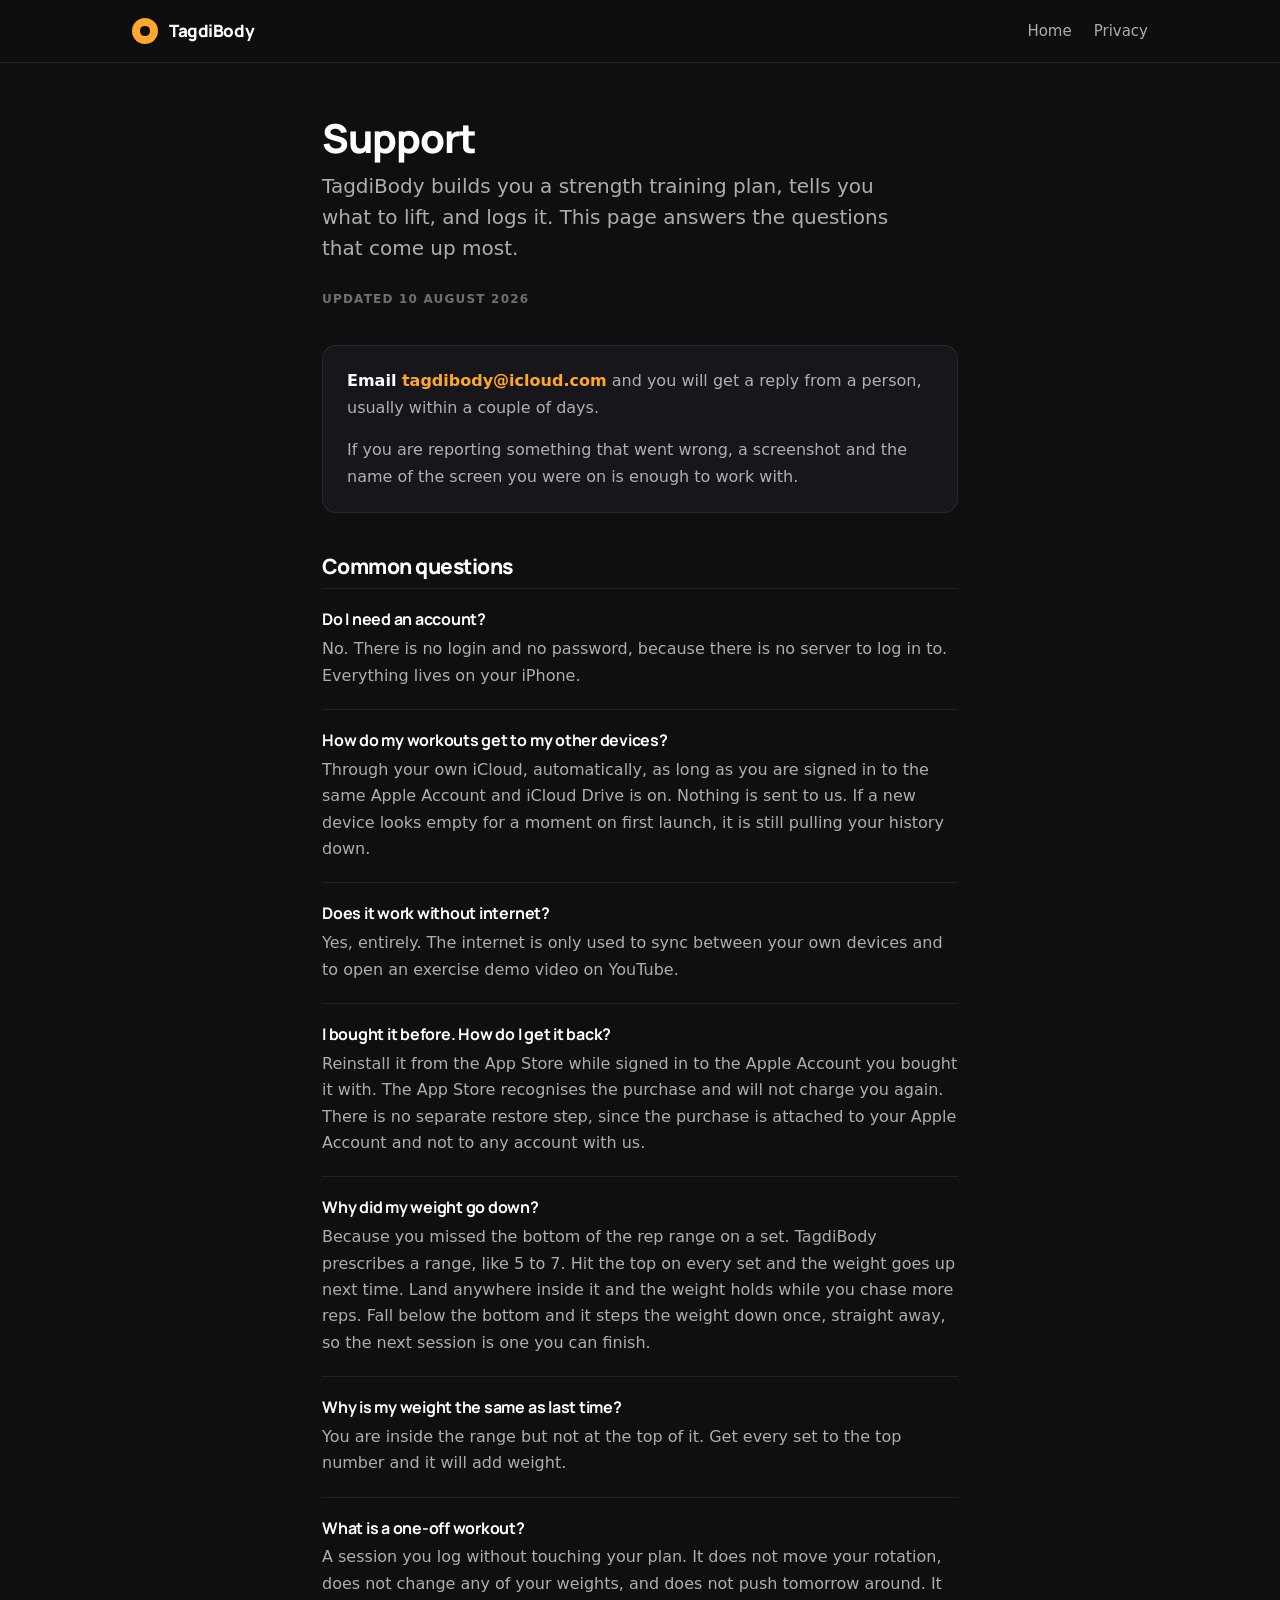
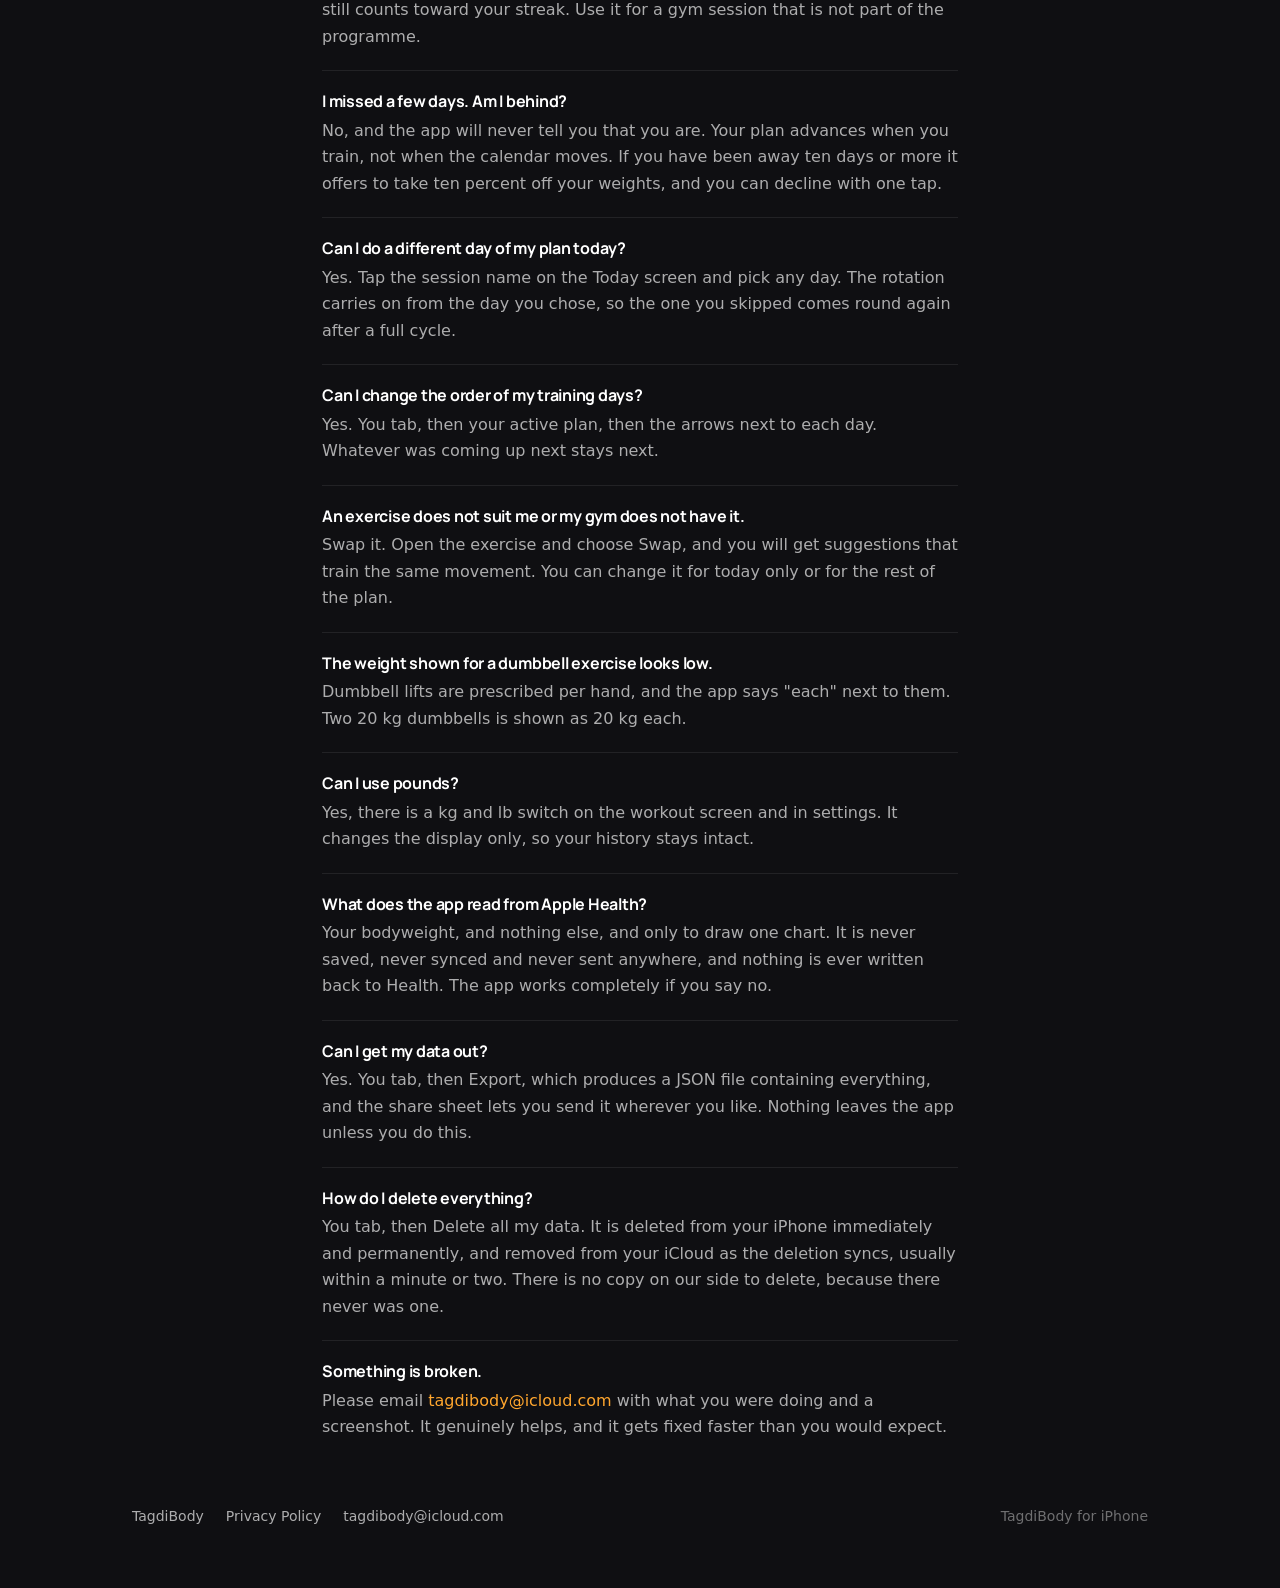
==== support/index.html @ fd8120ab "Landing page, support moved to /support/, SEO files" ====
<!doctype html>
<html lang="en">
<head>
<meta charset="utf-8">
<meta name="viewport" content="width=device-width, initial-scale=1">
<title>Support | TagdiBody</title>
<meta name="description" content="Support and answers for TagdiBody, a strength training plan and workout logger for iPhone.">
<link rel="canonical" href="https://tagdibody.com/support/">
<meta name="theme-color" content="#0F0F12">
<link rel="icon" href="/assets/favicon.svg" type="image/svg+xml">
<link rel="icon" href="/assets/favicon-32.png" sizes="32x32">
<link rel="apple-touch-icon" href="/assets/apple-touch-icon.png">
<link rel="preload" href="/assets/manrope-subset.woff2" as="font" type="font/woff2" crossorigin>
<link rel="stylesheet" href="/style.css">
</head>
<body>
<a class="skip" href="#main">Skip to content</a>

<header class="site-head">
  <div class="wrap">
    <a class="wordmark" href="/"><span class="plate" aria-hidden="true"></span> TagdiBody</a>
    <nav aria-label="Main">
      <a href="/">Home</a>
      <a href="/privacy.html">Privacy</a>
    </nav>
  </div>
</header>

<main id="main" class="wrap prose page-top">

<h1>Support</h1>
<p class="lede">TagdiBody builds you a strength training plan, tells you what to lift, and logs it. This page answers the questions that come up most.</p>
<p class="updated">Updated 10 August 2026</p>

<div class="panel">
  <p><strong>Email <a href="mailto:tagdibody@icloud.com">tagdibody@icloud.com</a></strong> and you will get a reply from a person, usually within a couple of days.</p>
  <p>If you are reporting something that went wrong, a screenshot and the name of the screen you were on is enough to work with.</p>
</div>

<h2>Common questions</h2>

<div class="faq">
  <h3>Do I need an account?</h3>
  <p>No. There is no login and no password, because there is no server to log in to. Everything lives on your iPhone.</p>
</div>

<div class="faq">
  <h3>How do my workouts get to my other devices?</h3>
  <p>Through your own iCloud, automatically, as long as you are signed in to the same Apple Account and iCloud Drive is on. Nothing is sent to us. If a new device looks empty for a moment on first launch, it is still pulling your history down.</p>
</div>

<div class="faq">
  <h3>Does it work without internet?</h3>
  <p>Yes, entirely. The internet is only used to sync between your own devices and to open an exercise demo video on YouTube.</p>
</div>

<div class="faq">
  <h3>I bought it before. How do I get it back?</h3>
  <p>Reinstall it from the App Store while signed in to the Apple Account you bought it with. The App Store recognises the purchase and will not charge you again. There is no separate restore step, since the purchase is attached to your Apple Account and not to any account with us.</p>
</div>

<div class="faq">
  <h3>Why did my weight go down?</h3>
  <p>Because you missed the bottom of the rep range on a set. TagdiBody prescribes a range, like 5 to 7. Hit the top on every set and the weight goes up next time. Land anywhere inside it and the weight holds while you chase more reps. Fall below the bottom and it steps the weight down once, straight away, so the next session is one you can finish.</p>
</div>

<div class="faq">
  <h3>Why is my weight the same as last time?</h3>
  <p>You are inside the range but not at the top of it. Get every set to the top number and it will add weight.</p>
</div>

<div class="faq">
  <h3>What is a one-off workout?</h3>
  <p>A session you log without touching your plan. It does not move your rotation, does not change any of your weights, and does not push tomorrow around. It still counts toward your streak. Use it for a gym session that is not part of the programme.</p>
</div>

<div class="faq">
  <h3>I missed a few days. Am I behind?</h3>
  <p>No, and the app will never tell you that you are. Your plan advances when you train, not when the calendar moves. If you have been away ten days or more it offers to take ten percent off your weights, and you can decline with one tap.</p>
</div>

<div class="faq">
  <h3>Can I do a different day of my plan today?</h3>
  <p>Yes. Tap the session name on the Today screen and pick any day. The rotation carries on from the day you chose, so the one you skipped comes round again after a full cycle.</p>
</div>

<div class="faq">
  <h3>Can I change the order of my training days?</h3>
  <p>Yes. You tab, then your active plan, then the arrows next to each day. Whatever was coming up next stays next.</p>
</div>

<div class="faq">
  <h3>An exercise does not suit me or my gym does not have it.</h3>
  <p>Swap it. Open the exercise and choose Swap, and you will get suggestions that train the same movement. You can change it for today only or for the rest of the plan.</p>
</div>

<div class="faq">
  <h3>The weight shown for a dumbbell exercise looks low.</h3>
  <p>Dumbbell lifts are prescribed per hand, and the app says "each" next to them. Two 20 kg dumbbells is shown as 20 kg each.</p>
</div>

<div class="faq">
  <h3>Can I use pounds?</h3>
  <p>Yes, there is a kg and lb switch on the workout screen and in settings. It changes the display only, so your history stays intact.</p>
</div>

<div class="faq">
  <h3>What does the app read from Apple Health?</h3>
  <p>Your bodyweight, and nothing else, and only to draw one chart. It is never saved, never synced and never sent anywhere, and nothing is ever written back to Health. The app works completely if you say no.</p>
</div>

<div class="faq">
  <h3>Can I get my data out?</h3>
  <p>Yes. You tab, then Export, which produces a JSON file containing everything, and the share sheet lets you send it wherever you like. Nothing leaves the app unless you do this.</p>
</div>

<div class="faq">
  <h3>How do I delete everything?</h3>
  <p>You tab, then Delete all my data. It is deleted from your iPhone immediately and permanently, and removed from your iCloud as the deletion syncs, usually within a minute or two. There is no copy on our side to delete, because there never was one.</p>
</div>

<div class="faq">
  <h3>Something is broken.</h3>
  <p>Please email <a href="mailto:tagdibody@icloud.com">tagdibody@icloud.com</a> with what you were doing and a screenshot. It genuinely helps, and it gets fixed faster than you would expect.</p>
</div>

</main>

<footer class="site-foot">
  <div class="wrap">
  <a href="/">TagdiBody</a>
  <a href="/privacy.html">Privacy Policy</a>
  <a href="mailto:tagdibody@icloud.com">tagdibody@icloud.com</a>
  <span class="spacer">TagdiBody for iPhone</span>
  </div>
</footer>

</body>
</html>
---- style.css ----
/* tagdibody.com
   The app's own tokens, so the site reads as part of the product rather
   than a generic template. Zero third-party requests: no font CDN, no
   analytics, no framework. The only network cost beyond HTML and CSS is
   the images, which is what keeps the page fast without any tuning. */

@font-face {
  font-family: "Manrope";
  /* Subset of the app's own vendored Manrope (Latin plus punctuation),
     21 KB instead of 165 KB. Variable, so one file covers every weight;
     `wght` is set through font-variation-settings because font-weight
     alone does not reach inside a variable font. */
  src: url("assets/manrope-subset.woff2") format("woff2-variations");
  font-weight: 200 800;
  font-display: swap;
}

:root {
  --ground: #0F0F12;
  --ground-2: #131317;
  --card: #17171B;
  --line: rgba(255, 255, 255, .08);
  --line-2: rgba(255, 255, 255, .14);
  --ink: #FFFFFF;
  --ink-2: rgba(255, 255, 255, .66);
  --ink-3: rgba(255, 255, 255, .40);
  --accent: #FFA62E;
  --accent-soft: rgba(255, 166, 46, .12);
  --ui: ui-sans-serif, -apple-system, "Segoe UI", system-ui, sans-serif;
  --display: "Manrope", ui-rounded, ui-sans-serif, -apple-system, system-ui, sans-serif;
  --pad: 22px;
  --radius: 16px;
}

* { box-sizing: border-box; }

html { scroll-behavior: smooth; }
@media (prefers-reduced-motion: reduce) {
  html { scroll-behavior: auto; }
  * { animation: none !important; transition: none !important; }
}

body {
  margin: 0;
  background: var(--ground);
  color: var(--ink);
  font-family: var(--ui);
  font-size: 16px;
  line-height: 1.65;
  -webkit-font-smoothing: antialiased;
  text-rendering: optimizeLegibility;
}

img { max-width: 100%; height: auto; display: block; }

a { color: var(--accent); text-decoration: none; }
a:hover { text-decoration: underline; }
a:focus-visible,
button:focus-visible {
  outline: 2px solid var(--accent);
  outline-offset: 3px;
  border-radius: 4px;
}

.skip {
  position: absolute;
  left: -9999px;
  top: 0;
  background: var(--accent);
  color: var(--ground);
  padding: 10px 16px;
  font-weight: 700;
  z-index: 10;
}
.skip:focus { left: 8px; top: 8px; }

.wrap {
  max-width: 1060px;
  margin: 0 auto;
  padding: 0 var(--pad);
}

/* Narrow measure for the prose pages (support, privacy). */
.wrap.prose { max-width: 680px; }

/* ---------- Type ---------- */

h1, h2, h3, .wordmark, .stat-n, .cta {
  font-family: var(--display);
  letter-spacing: -.025em;
}

h1 {
  font-size: clamp(38px, 6.4vw, 62px);
  line-height: 1.04;
  margin: 0 0 18px;
  font-variation-settings: "wght" 800;
  text-wrap: balance;
}

h2 {
  font-size: clamp(26px, 3.6vw, 36px);
  line-height: 1.12;
  margin: 0 0 14px;
  font-variation-settings: "wght" 800;
  text-wrap: balance;
}

h3 {
  font-size: 19px;
  line-height: 1.3;
  margin: 0 0 8px;
  font-variation-settings: "wght" 700;
  letter-spacing: -.015em;
}

p { margin: 0 0 16px; color: var(--ink-2); }
li { color: var(--ink-2); }
strong { color: var(--ink); font-weight: 600; }

.lede {
  font-size: clamp(17px, 2.1vw, 20px);
  line-height: 1.55;
  color: var(--ink-2);
  margin: 0 0 26px;
  max-width: 46ch;
}

.eyebrow {
  font-size: 12px;
  font-weight: 700;
  letter-spacing: .12em;
  text-transform: uppercase;
  color: var(--accent);
  margin: 0 0 12px;
}

/* ---------- Header ---------- */

.site-head {
  position: sticky;
  top: 0;
  z-index: 5;
  background: rgba(15, 15, 18, .86);
  backdrop-filter: saturate(140%) blur(12px);
  border-bottom: 1px solid var(--line);
}

.site-head .wrap {
  display: flex;
  align-items: center;
  gap: 14px;
  height: 62px;
}

.wordmark {
  display: flex;
  align-items: center;
  gap: 11px;
  color: var(--ink);
  font-size: 17px;
  font-variation-settings: "wght" 800;
}
.wordmark:hover { text-decoration: none; }

.plate {
  width: 26px;
  height: 26px;
  border-radius: 50%;
  background: var(--accent);
  position: relative;
  flex: none;
}
.plate::after {
  content: "";
  position: absolute;
  inset: 32%;
  border-radius: 50%;
  background: var(--ground);
}

.site-head nav {
  margin-left: auto;
  display: flex;
  align-items: center;
  gap: 22px;
  font-size: 15px;
}
.site-head nav a { color: var(--ink-2); }
.site-head nav a:hover { color: var(--ink); text-decoration: none; }

@media (max-width: 600px) {
  .site-head nav { gap: 16px; font-size: 14px; }
  .site-head .nav-hide { display: none; }
}

/* ---------- Buttons ---------- */

.cta {
  display: inline-flex;
  align-items: center;
  justify-content: center;
  gap: 10px;
  background: var(--accent);
  color: #14140F;
  font-size: 17px;
  font-variation-settings: "wght" 800;
  letter-spacing: -.01em;
  padding: 15px 26px;
  border-radius: 13px;
  border: 0;
  text-align: center;
}
.cta:hover { text-decoration: none; filter: brightness(1.06); }

.cta.ghost {
  background: transparent;
  color: var(--ink);
  border: 1px solid var(--line-2);
}

.cta-note {
  font-size: 14px;
  color: var(--ink-3);
  margin: 12px 0 0;
}

/* Pre-launch: the App Store link does not exist yet. One class on <body>
   swaps every call to action between the two states, so going live is a
   single edit rather than a hunt through the page. */
.live-only { display: none; }
body:not(.prelaunch) .live-only { display: inline-flex; }
body:not(.prelaunch) .soon-only { display: none; }

/* ---------- Hero ---------- */

.hero {
  padding: clamp(46px, 8vw, 92px) 0 clamp(40px, 6vw, 74px);
  position: relative;
  overflow: hidden;
}

.hero::before {
  content: "";
  position: absolute;
  width: 760px;
  height: 760px;
  right: -180px;
  top: -320px;
  background: radial-gradient(circle, rgba(255, 166, 46, .13), transparent 62%);
  pointer-events: none;
}

.hero .wrap {
  display: grid;
  grid-template-columns: 1.05fr .95fr;
  gap: clamp(28px, 5vw, 64px);
  align-items: center;
  position: relative;
}

@media (max-width: 800px) {
  .hero .wrap { grid-template-columns: 1fr; }
  .hero .shot { justify-self: center; }
}

.hero-actions {
  display: flex;
  flex-wrap: wrap;
  gap: 12px;
  align-items: center;
}

/* ---------- Phone shots ---------- */

.shot {
  border-radius: 30px;
  border: 1px solid var(--line-2);
  overflow: hidden;
  background: var(--ground-2);
  box-shadow: 0 30px 70px rgba(0, 0, 0, .5);
  width: 280px;
  max-width: 100%;
}
.shot img { width: 100%; }

/* ---------- Value strip ---------- */

.strip {
  border-top: 1px solid var(--line);
  border-bottom: 1px solid var(--line);
  background: var(--ground-2);
}

.strip .wrap {
  display: grid;
  grid-template-columns: repeat(4, 1fr);
  gap: 24px;
  padding-top: 30px;
  padding-bottom: 30px;
}

@media (max-width: 720px) {
  .strip .wrap { grid-template-columns: repeat(2, 1fr); gap: 22px; }
}

.stat-n {
  display: block;
  font-size: 25px;
  font-variation-settings: "wght" 800;
  color: var(--ink);
  line-height: 1.2;
}
.stat-l {
  display: block;
  font-size: 14px;
  color: var(--ink-3);
  margin-top: 2px;
}

/* ---------- Feature rows ---------- */

.feature {
  padding: clamp(52px, 8vw, 96px) 0;
  border-bottom: 1px solid var(--line);
}

.feature .wrap {
  display: grid;
  grid-template-columns: 1fr 300px;
  gap: clamp(28px, 6vw, 72px);
  align-items: center;
}

.feature.flip .wrap { grid-template-columns: 300px 1fr; }
.feature.flip .copy { order: 2; }
.feature.flip .shot { order: 1; }

@media (max-width: 800px) {
  .feature .wrap,
  .feature.flip .wrap { grid-template-columns: 1fr; }
  .feature .shot,
  .feature.flip .shot { order: 2; justify-self: center; }
  .feature.flip .copy { order: 1; }
}

.copy p:last-child { margin-bottom: 0; }

.ticks { list-style: none; margin: 0; padding: 0; }
.ticks li {
  position: relative;
  padding-left: 26px;
  margin-bottom: 9px;
}
.ticks li::before {
  content: "";
  position: absolute;
  left: 4px;
  top: .62em;
  width: 9px;
  height: 9px;
  border-radius: 50%;
  background: var(--accent);
}

/* ---------- Steps ---------- */

.steps {
  display: grid;
  grid-template-columns: repeat(3, 1fr);
  gap: 18px;
  margin-top: 34px;
  padding: 0;
  list-style: none;
  counter-reset: step;
}
@media (max-width: 760px) { .steps { grid-template-columns: 1fr; } }

.steps li {
  background: var(--card);
  border: 1px solid var(--line);
  border-radius: var(--radius);
  padding: 22px;
  counter-increment: step;
}
.steps li::before {
  content: counter(step);
  display: grid;
  place-items: center;
  width: 30px;
  height: 30px;
  border-radius: 50%;
  background: var(--accent-soft);
  color: var(--accent);
  font-family: var(--display);
  font-variation-settings: "wght" 800;
  font-size: 15px;
  margin-bottom: 12px;
}
.steps h3 { margin-bottom: 6px; }
.steps p { margin: 0; font-size: 15px; }

/* ---------- Grid of small features ---------- */

.section { padding: clamp(52px, 8vw, 96px) 0; border-bottom: 1px solid var(--line); }
.section-head { max-width: 46ch; margin-bottom: 8px; }

.cards {
  display: grid;
  grid-template-columns: repeat(3, 1fr);
  gap: 18px;
  margin-top: 34px;
}
@media (max-width: 860px) { .cards { grid-template-columns: repeat(2, 1fr); } }
@media (max-width: 560px) { .cards { grid-template-columns: 1fr; } }

.card {
  background: var(--card);
  border: 1px solid var(--line);
  border-radius: var(--radius);
  padding: 22px;
}
.card h3 { margin-bottom: 6px; }
.card p { margin: 0; font-size: 15px; }

/* ---------- Price ---------- */

.price-card {
  background: var(--card);
  border: 1px solid var(--line-2);
  border-radius: 22px;
  padding: clamp(28px, 5vw, 46px);
  text-align: center;
  max-width: 620px;
  margin: 0 auto;
}
.price-n {
  font-family: var(--display);
  font-variation-settings: "wght" 800;
  font-size: clamp(46px, 8vw, 68px);
  line-height: 1;
  letter-spacing: -.03em;
  display: block;
  margin-bottom: 6px;
}
.price-card .lede { margin: 0 auto 22px; }
.price-list {
  list-style: none;
  padding: 0;
  margin: 24px 0 0;
  display: flex;
  flex-wrap: wrap;
  gap: 8px 20px;
  justify-content: center;
  font-size: 15px;
  color: var(--ink-3);
}

/* ---------- FAQ ---------- */

.faq-item {
  border-top: 1px solid var(--line);
  padding: 20px 0;
}
.faq-item:last-child { border-bottom: 1px solid var(--line); }
.faq-item h3 { color: var(--ink); }
.faq-item p:last-child { margin-bottom: 0; }

/* ---------- Footer ---------- */

.site-foot {
  padding: 44px 0 60px;
  color: var(--ink-3);
  font-size: 14px;
}
.site-foot .wrap {
  display: flex;
  flex-wrap: wrap;
  gap: 10px 22px;
  align-items: center;
}
.site-foot .spacer { margin-left: auto; }
.site-foot a { color: var(--ink-2); }

/* ---------- Prose pages ---------- */

.prose h1 { font-size: clamp(30px, 5vw, 40px); margin-bottom: 12px; }
.prose h2 { font-size: 21px; margin: 42px 0 10px; }
.prose h3 { font-size: 16px; margin: 26px 0 6px; }
.prose ul { margin: 0 0 16px; padding-left: 20px; }
.prose li { margin-bottom: 7px; }

.page-top { padding-top: 54px; }

.updated {
  font-size: 12px;
  font-weight: 700;
  letter-spacing: .1em;
  text-transform: uppercase;
  color: var(--ink-3);
  margin: 0 0 36px;
}

.panel {
  background: var(--card);
  border: 1px solid var(--line);
  border-radius: 14px;
  padding: 22px 24px;
  margin: 0 0 34px;
}
.panel p:last-child { margin: 0; }

.faq {
  border-top: 1px solid var(--line);
  padding: 20px 0 4px;
}
.faq h3 { margin-top: 0; color: var(--ink); }
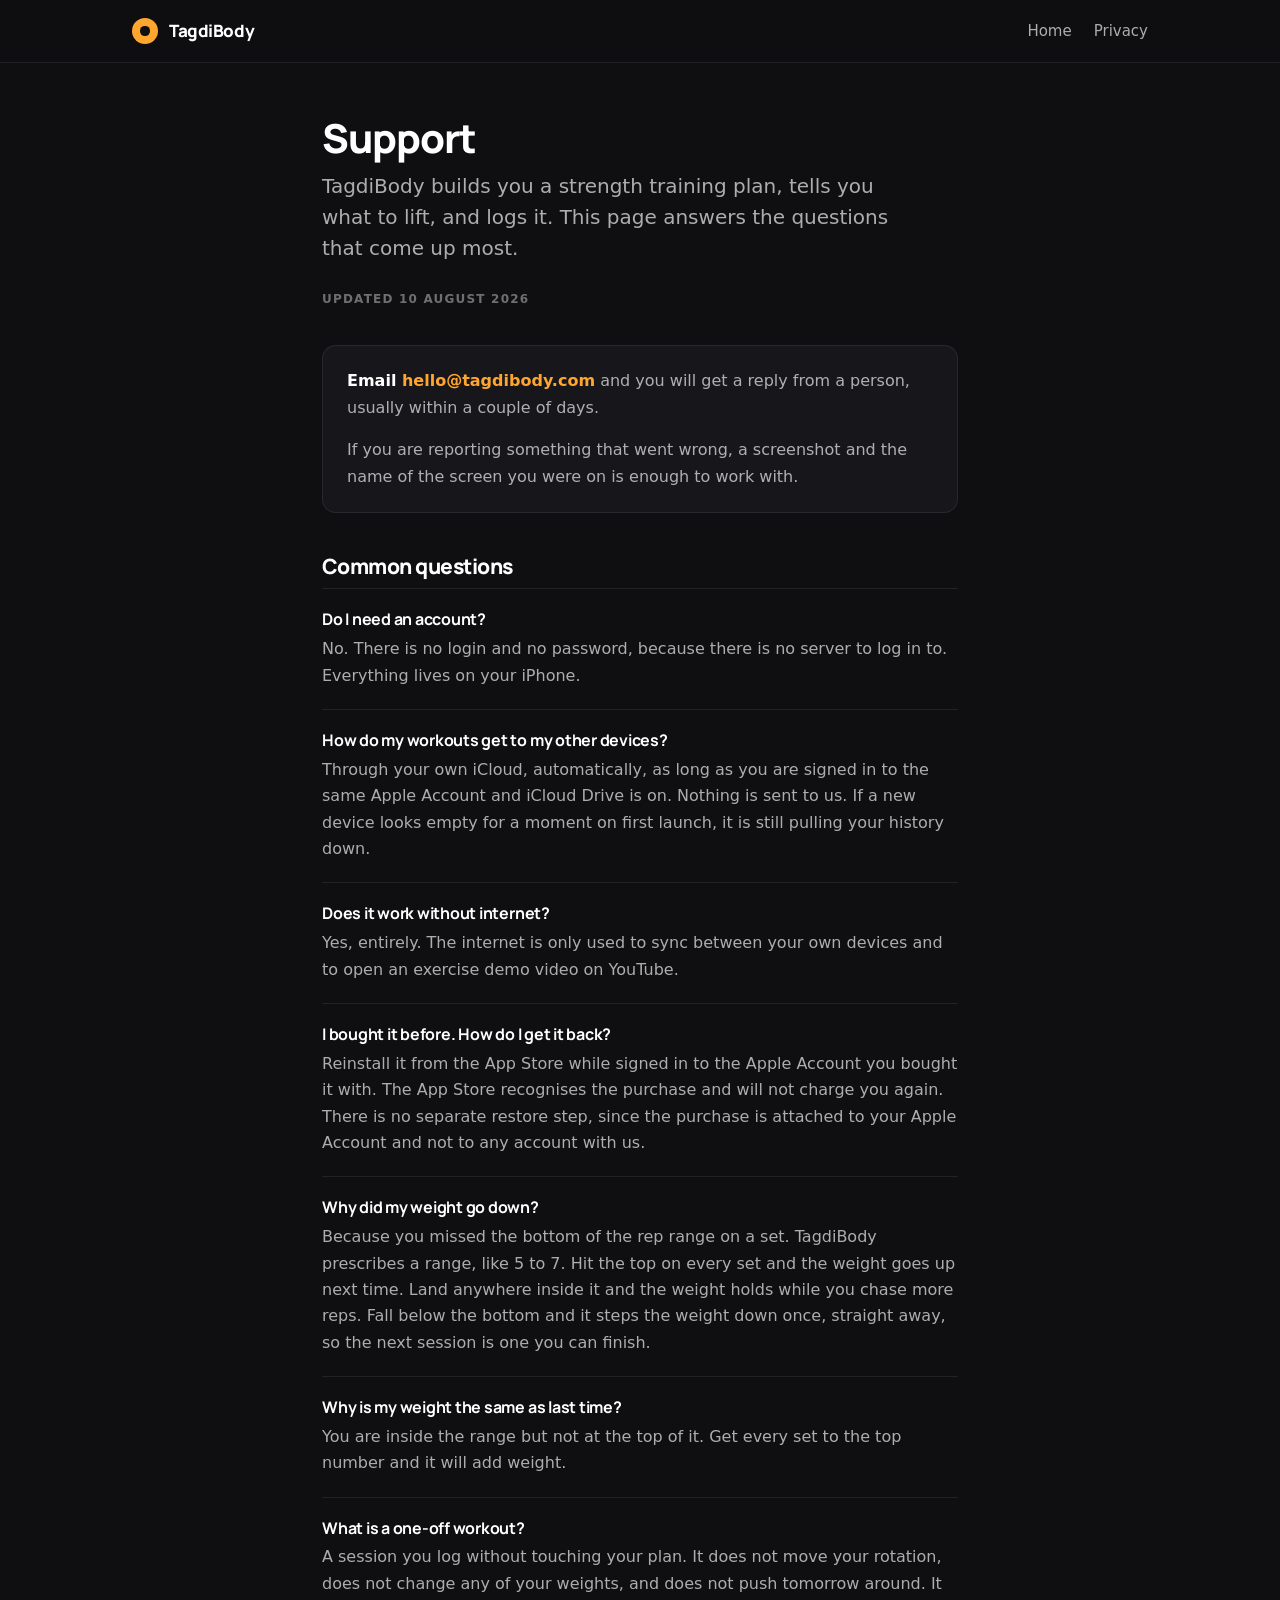
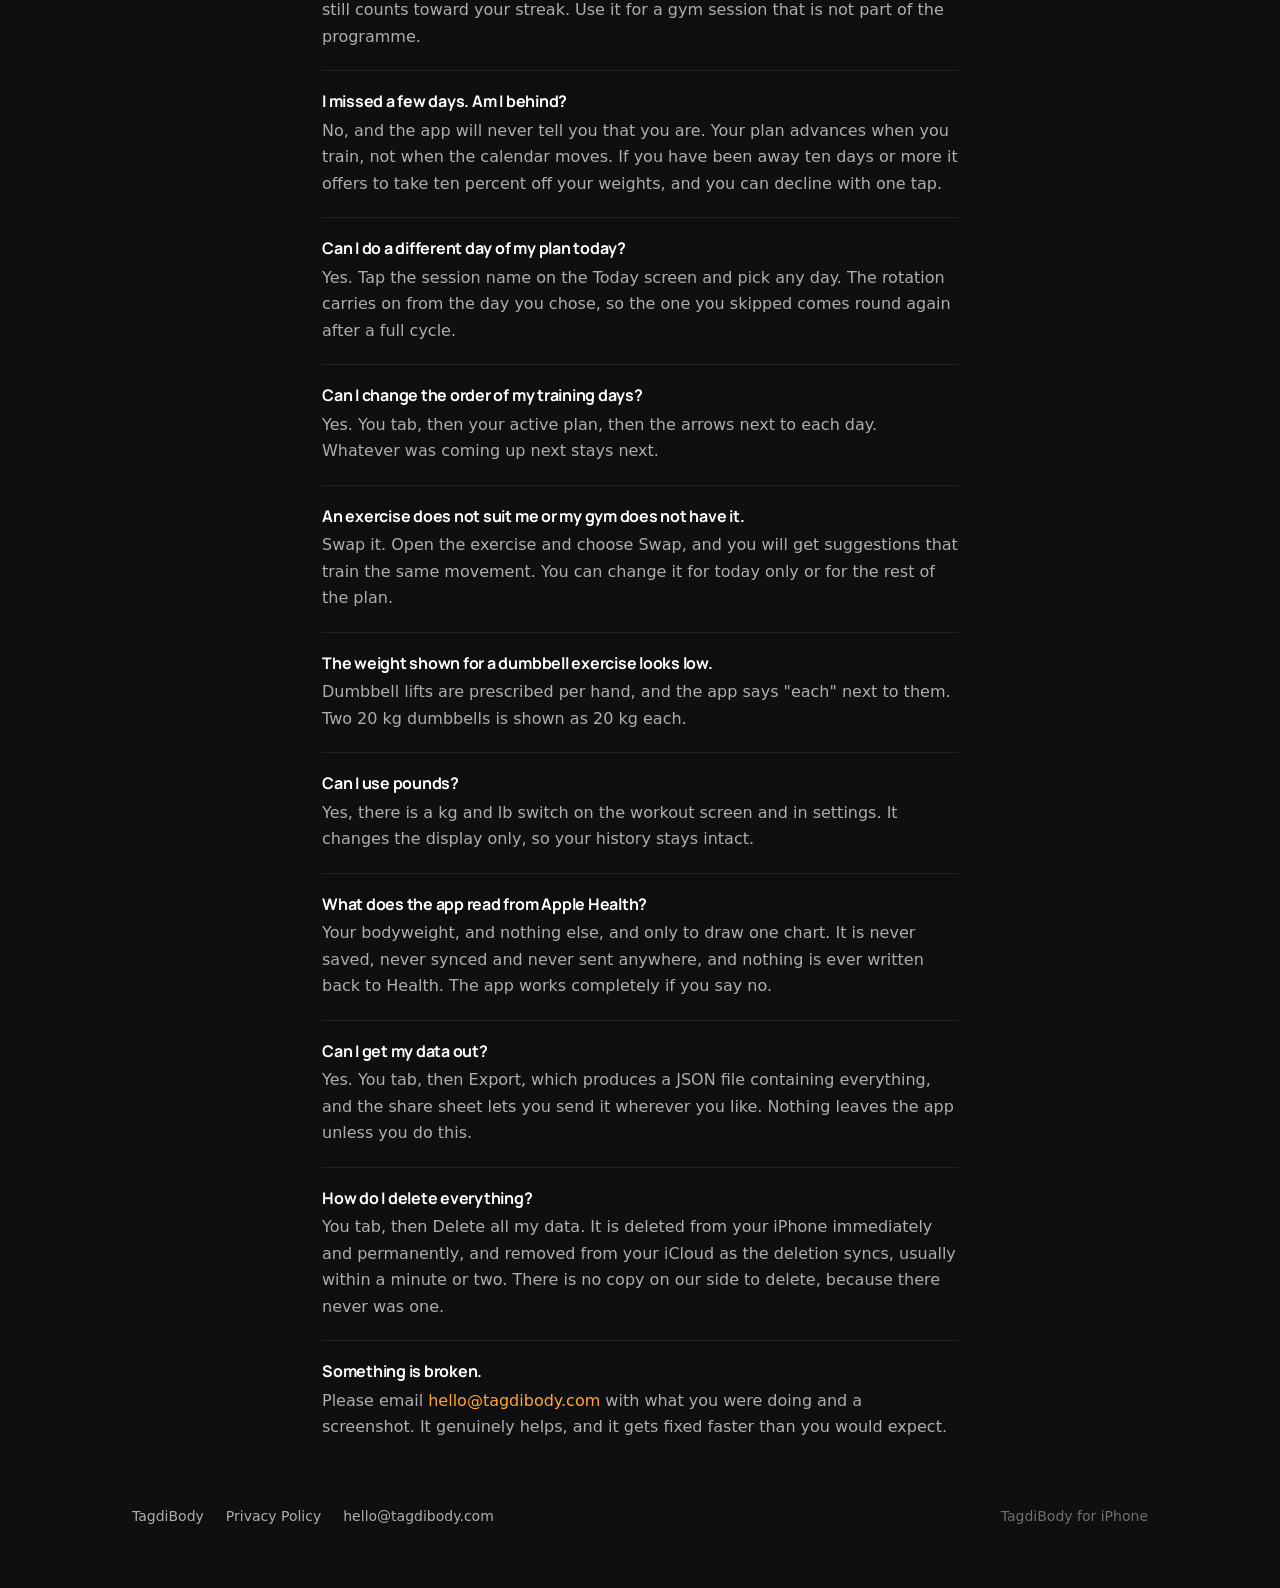
==== commit 4bd25a4a: "Support address moves to hello@tagdibody.com" ====
--- a/support/index.html
+++ b/support/index.html
@@ -33,7 +33,7 @@
 <p class="updated">Updated 10 August 2026</p>
 
 <div class="panel">
-  <p><strong>Email <a href="mailto:tagdibody@icloud.com">tagdibody@icloud.com</a></strong> and you will get a reply from a person, usually within a couple of days.</p>
+  <p><strong>Email <a href="mailto:hello@tagdibody.com">hello@tagdibody.com</a></strong> and you will get a reply from a person, usually within a couple of days.</p>
   <p>If you are reporting something that went wrong, a screenshot and the name of the screen you were on is enough to work with.</p>
 </div>
 
@@ -121,7 +121,7 @@
 
 <div class="faq">
   <h3>Something is broken.</h3>
-  <p>Please email <a href="mailto:tagdibody@icloud.com">tagdibody@icloud.com</a> with what you were doing and a screenshot. It genuinely helps, and it gets fixed faster than you would expect.</p>
+  <p>Please email <a href="mailto:hello@tagdibody.com">hello@tagdibody.com</a> with what you were doing and a screenshot. It genuinely helps, and it gets fixed faster than you would expect.</p>
 </div>
 
 </main>
@@ -130,7 +130,7 @@
   <div class="wrap">
   <a href="/">TagdiBody</a>
   <a href="/privacy.html">Privacy Policy</a>
-  <a href="mailto:tagdibody@icloud.com">tagdibody@icloud.com</a>
+  <a href="mailto:hello@tagdibody.com">hello@tagdibody.com</a>
   <span class="spacer">TagdiBody for iPhone</span>
   </div>
 </footer>
--- a/style.css
+++ b/style.css
@@ -64,15 +64,16 @@
 
 .skip {
   position: absolute;
-  left: -9999px;
-  top: 0;
+  left: 8px;
+  top: 8px;
+  transform: translateY(-300%);
   background: var(--accent);
   color: var(--ground);
   padding: 10px 16px;
   font-weight: 700;
   z-index: 10;
 }
-.skip:focus { left: 8px; top: 8px; }
+.skip:focus { transform: none; }
 
 .wrap {
   max-width: 1060px;
@@ -189,14 +190,17 @@
 .site-head nav a { color: var(--ink-2); }
 .site-head nav a:hover { color: var(--ink); text-decoration: none; }
 
+.site-head .cta.small { padding: 8px 15px; font-size: 14px; }
+
 @media (max-width: 600px) {
-  .site-head nav { gap: 16px; font-size: 14px; }
+  .site-head nav { gap: 14px; font-size: 14px; }
   .site-head .nav-hide { display: none; }
 }
 
 /* ---------- Buttons ---------- */
 
 .cta {
+  transition: transform .2s ease, filter .2s ease;
   display: inline-flex;
   align-items: center;
   justify-content: center;
@@ -211,7 +215,21 @@
   border: 0;
   text-align: center;
 }
-.cta:hover { text-decoration: none; filter: brightness(1.06); }
+.cta:hover { text-decoration: none; filter: brightness(1.06); transform: translateY(-1px); }
+
+.cta.small {
+  font-size: 15px;
+  padding: 10px 19px;
+  border-radius: 10px;
+}
+
+.mini-cta {
+  display: flex;
+  flex-wrap: wrap;
+  gap: 12px;
+  align-items: center;
+  margin-top: 24px;
+}
 
 .cta.ghost {
   background: transparent;
@@ -253,11 +271,13 @@
 
 .hero .wrap {
   display: grid;
-  grid-template-columns: 1.05fr .95fr;
-  gap: clamp(28px, 5vw, 64px);
+  grid-template-columns: 1.05fr auto;
+  gap: clamp(28px, 5vw, 60px);
   align-items: center;
   position: relative;
 }
+
+.hero .shot { width: 306px; margin-right: clamp(0px, 2vw, 28px); }
 
 @media (max-width: 800px) {
   .hero .wrap { grid-template-columns: 1fr; }
@@ -270,6 +290,39 @@
   gap: 12px;
   align-items: center;
 }
+
+/* ---------- Motion ----------
+   Entrance keyframes for the hero, scroll reveals for everything below
+   the fold. The .js gate matters: reveal targets start hidden ONLY when
+   the class is set by script, so with JS off (or a crawler that does not
+   run it) every element renders visible. */
+
+@keyframes rise {
+  from { opacity: 0; transform: translateY(22px); }
+  to { opacity: 1; transform: none; }
+}
+
+@keyframes float {
+  0%, 100% { transform: translateY(0); }
+  50% { transform: translateY(-9px); }
+}
+
+.hero .copy > * { animation: rise .65s cubic-bezier(.2, .7, .2, 1) backwards; }
+.hero .copy > :nth-child(1) { animation-delay: .05s; }
+.hero .copy > :nth-child(2) { animation-delay: .13s; }
+.hero .copy > :nth-child(3) { animation-delay: .21s; }
+.hero .copy > :nth-child(4) { animation-delay: .29s; }
+.hero .shot {
+  animation: rise .75s cubic-bezier(.2, .7, .2, 1) .2s backwards,
+             float 7s ease-in-out 1.6s infinite;
+}
+
+.js .reveal {
+  opacity: 0;
+  transform: translateY(18px);
+  transition: opacity .55s ease, transform .55s cubic-bezier(.2, .7, .2, 1);
+}
+.js .reveal.in { opacity: 1; transform: none; }
 
 /* ---------- Phone shots ---------- */
 
@@ -331,6 +384,10 @@
   gap: clamp(28px, 6vw, 72px);
   align-items: center;
 }
+
+.feature .shot { transform: rotate(-1.8deg); transition: transform .45s ease; }
+.feature.flip .shot { transform: rotate(1.8deg); }
+.feature .shot:hover { transform: rotate(0); }
 
 .feature.flip .wrap { grid-template-columns: 300px 1fr; }
 .feature.flip .copy { order: 2; }
@@ -382,7 +439,9 @@
   border-radius: var(--radius);
   padding: 22px;
   counter-increment: step;
-}
+  transition: transform .25s ease, border-color .25s ease;
+}
+.steps li:hover { transform: translateY(-4px); border-color: rgba(255, 166, 46, .35); }
 .steps li::before {
   content: counter(step);
   display: grid;
@@ -419,7 +478,9 @@
   border: 1px solid var(--line);
   border-radius: var(--radius);
   padding: 22px;
-}
+  transition: transform .25s ease, border-color .25s ease;
+}
+.card:hover { transform: translateY(-4px); border-color: rgba(255, 166, 46, .35); }
 .card h3 { margin-bottom: 6px; }
 .card p { margin: 0; font-size: 15px; }
 
@@ -456,6 +517,88 @@
   color: var(--ink-3);
 }
 
+.actions-center { justify-content: center; }
+
+/* Scan-to-install. Desktop only (a phone taps the button instead) and
+   live only (the QR encodes the App Store URL). */
+.qr-box {
+  display: none;
+  flex-direction: column;
+  align-items: center;
+  gap: 10px;
+  margin-top: 26px;
+}
+@media (min-width: 800px) {
+  body:not(.prelaunch) .qr-box { display: flex; }
+}
+.qr-box .qr {
+  width: 132px;
+  height: 132px;
+  background: #FFFFFF;
+  border-radius: 14px;
+  padding: 10px;
+}
+.qr-box .qr svg, .qr-box .qr img { width: 100%; height: 100%; display: block; }
+.qr-box span { font-size: 13px; color: var(--ink-3); }
+
+/* Pre-launch blocks (the waitlist form) follow the same switch as the
+   inline CTAs, at block display. */
+body:not(.prelaunch) .soon-block { display: none; }
+
+.waitlist {
+  max-width: 420px;
+  margin: 6px auto 0;
+  display: flex;
+  flex-direction: column;
+  gap: 14px;
+  text-align: left;
+}
+.waitlist .field span {
+  display: block;
+  font-size: 13px;
+  font-weight: 600;
+  color: var(--ink-3);
+  margin-bottom: 6px;
+}
+.waitlist input {
+  width: 100%;
+  background: var(--card);
+  border: 1px solid var(--line-2);
+  border-radius: 12px;
+  color: var(--ink);
+  font-size: 16px;
+  font-family: var(--ui);
+  padding: 13px 15px;
+}
+.waitlist input::placeholder { color: var(--ink-3); }
+.waitlist input:focus-visible {
+  outline: 2px solid var(--accent);
+  outline-offset: 1px;
+  border-color: transparent;
+}
+.waitlist .cta { width: 100%; }
+.waitlist .cta:disabled { opacity: .6; }
+.waitlist .hp {
+  position: absolute;
+  width: 1px;
+  height: 1px;
+  opacity: 0;
+  pointer-events: none;
+}
+.form-status { font-size: 14px; color: var(--ink-2); margin: 0; min-height: 1em; }
+.form-done {
+  font-size: 17px;
+  font-weight: 600;
+  color: var(--ink);
+  text-align: center;
+  padding: 18px 0;
+}
+.waitlist .cta-note { text-align: center; }
+
+.closing { padding: clamp(60px, 9vw, 108px) 0; text-align: center; }
+.closing .wrap { max-width: 700px; }
+.closing .lede { margin-left: auto; margin-right: auto; }
+
 /* ---------- FAQ ---------- */
 
 .faq-item {
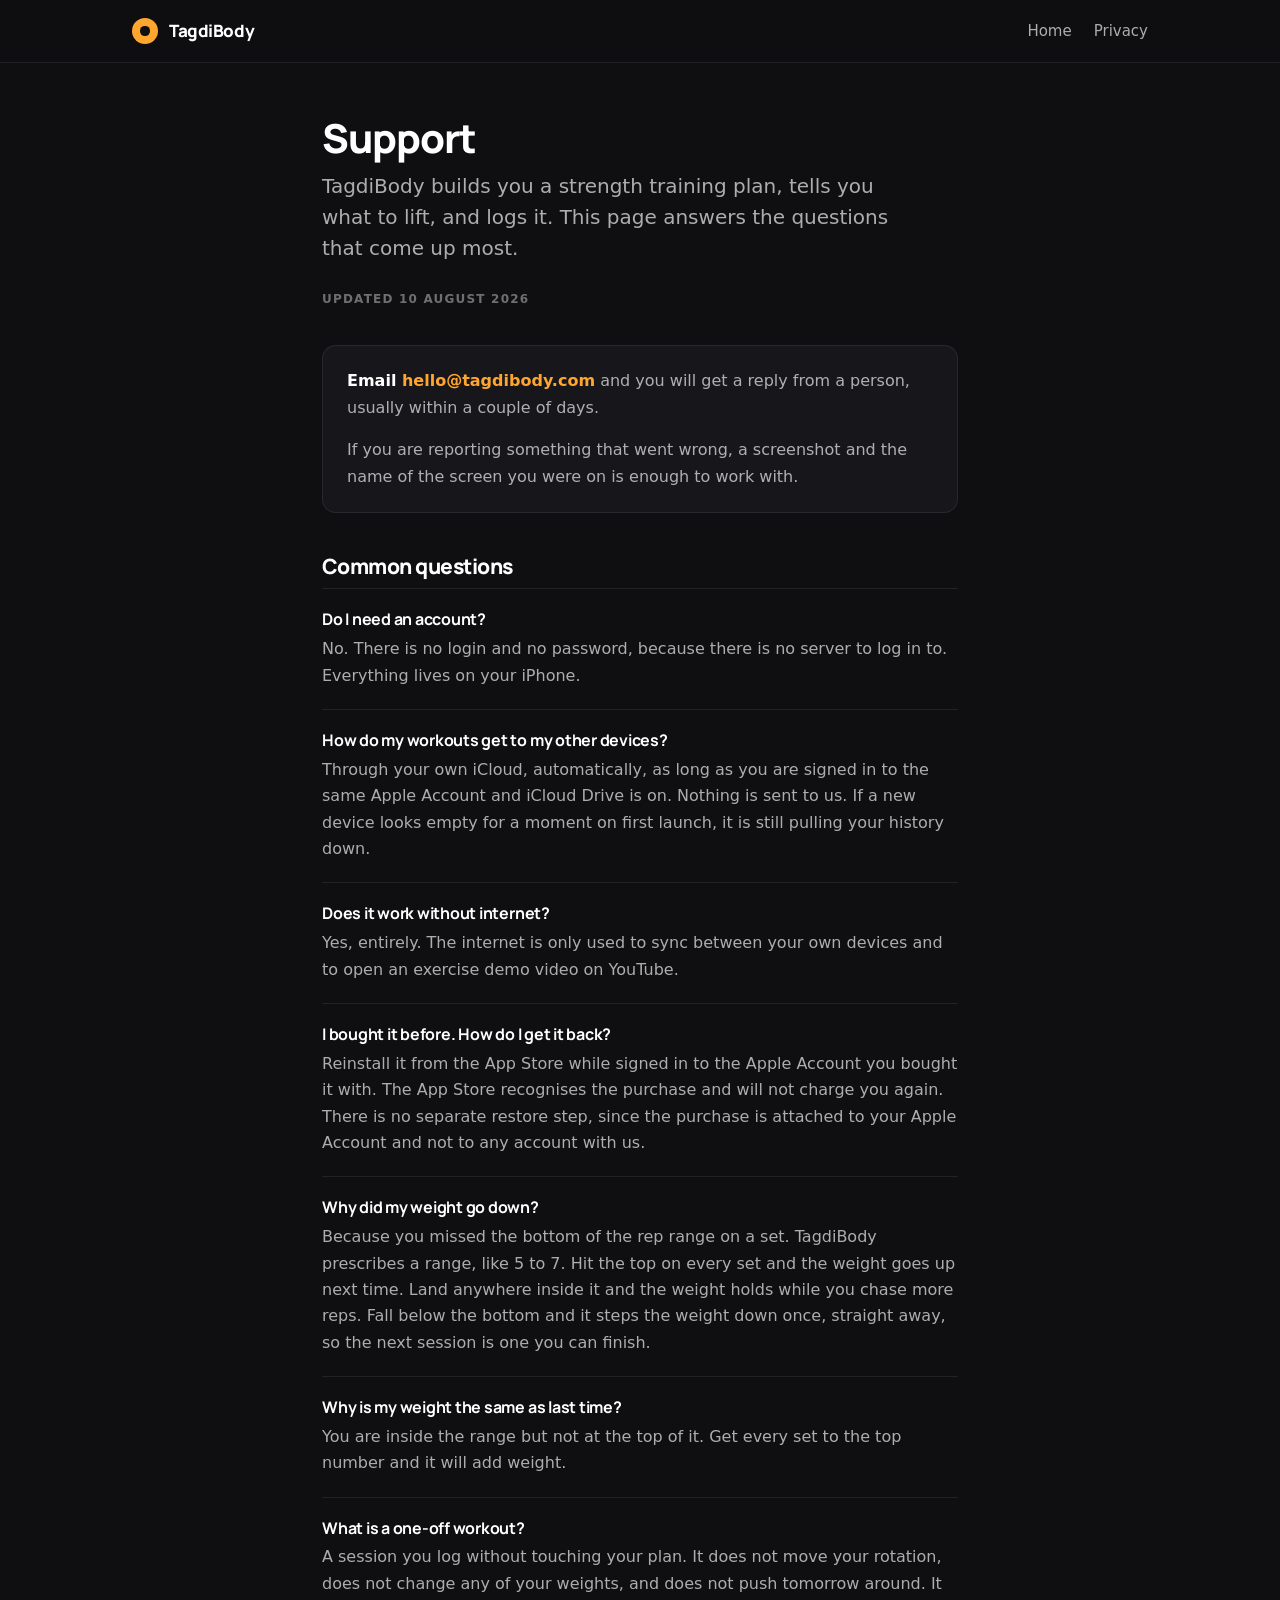
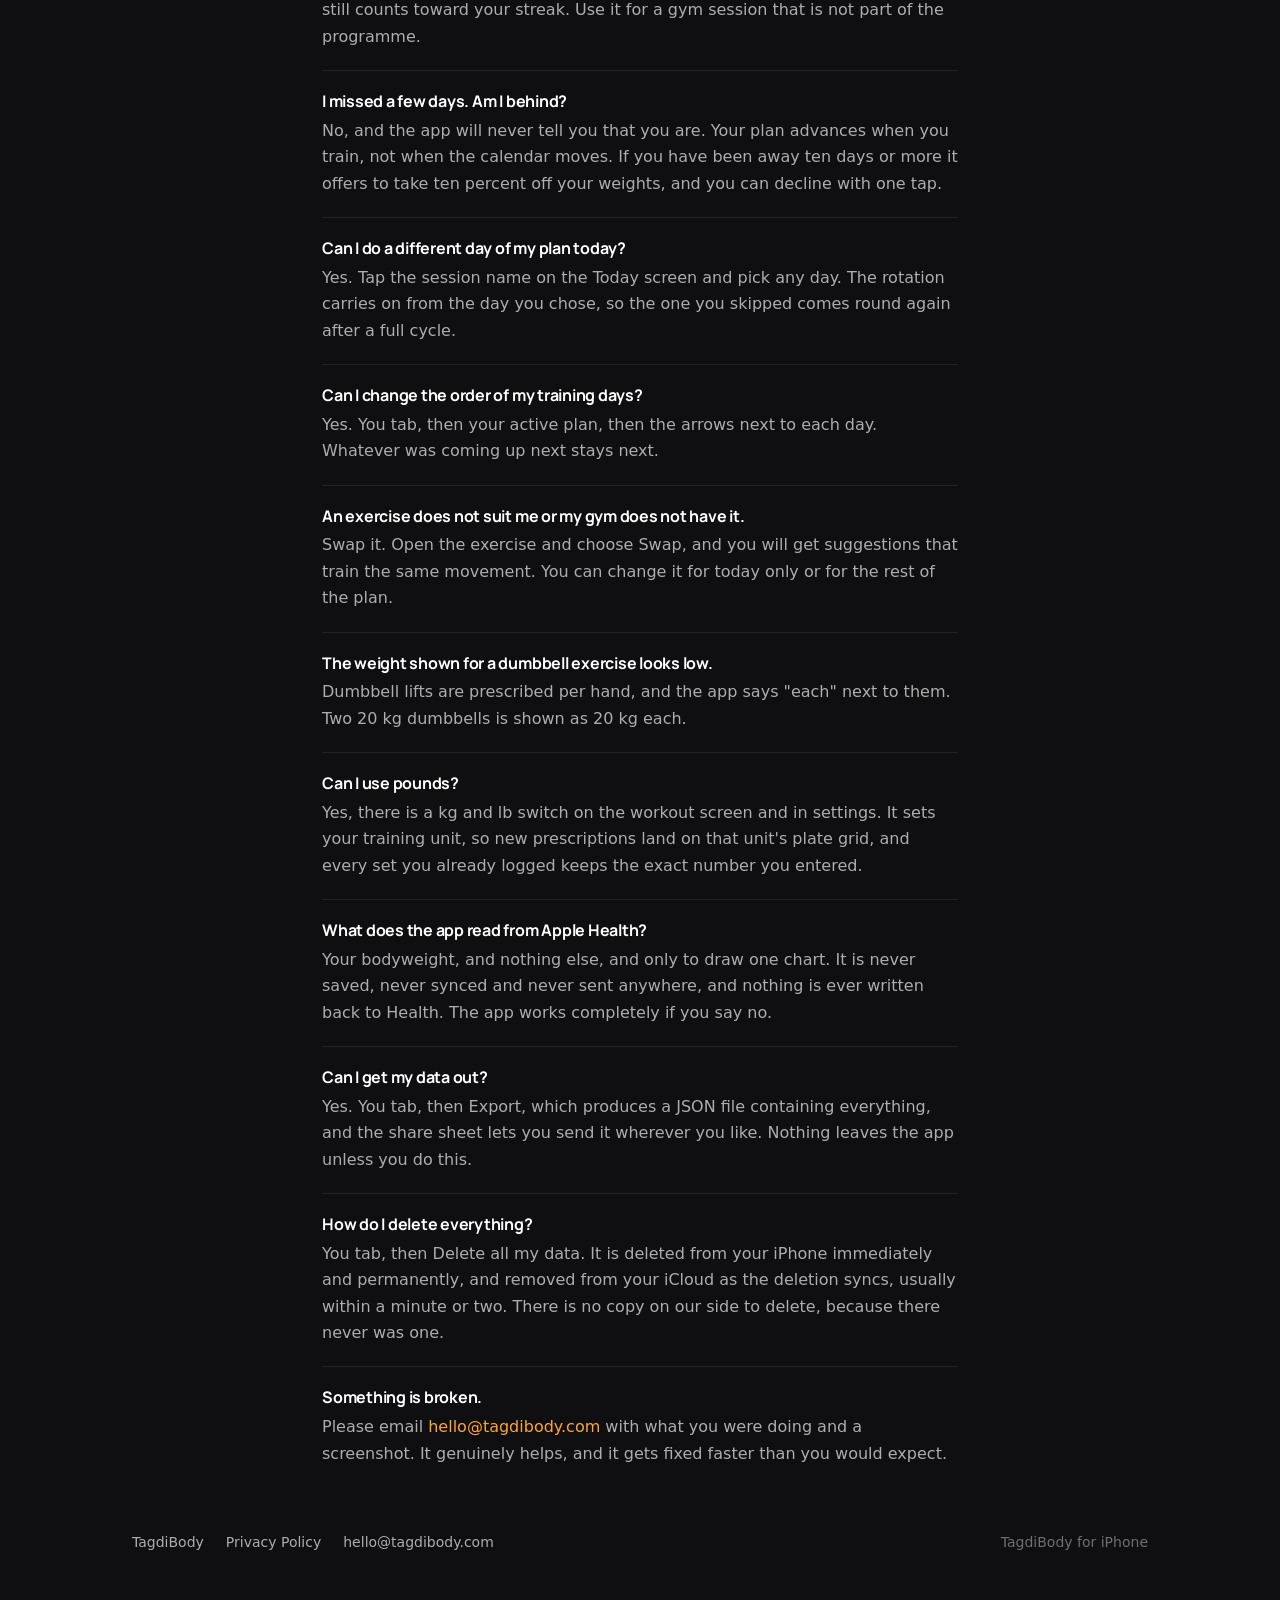
==== commit f43a5ed5: "Six screens, and the unit switch answer matches the app" ====
--- a/support/index.html
+++ b/support/index.html
@@ -101,7 +101,7 @@
 
 <div class="faq">
   <h3>Can I use pounds?</h3>
-  <p>Yes, there is a kg and lb switch on the workout screen and in settings. It changes the display only, so your history stays intact.</p>
+  <p>Yes, there is a kg and lb switch on the workout screen and in settings. It sets your training unit, so new prescriptions land on that unit's plate grid, and every set you already logged keeps the exact number you entered.</p>
 </div>
 
 <div class="faq">
